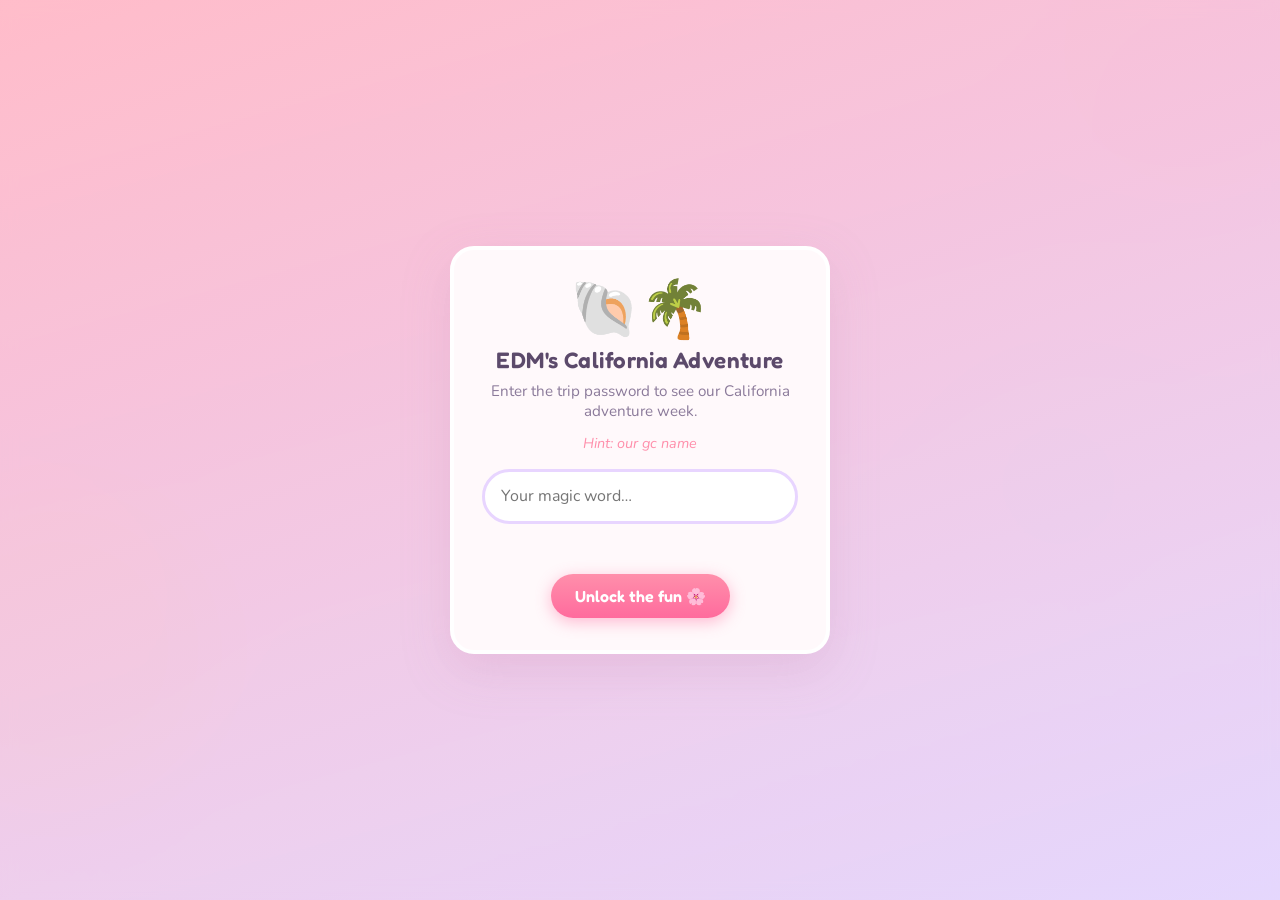
==== index.html @ 3c3c7166 "Initial commit" ====
<!DOCTYPE html>
<html lang="en">
  <head>
    <meta charset="UTF-8" />
    <meta name="viewport" content="width=device-width, initial-scale=1" />
    <title>Our Cali week ✨ Aug 4–11, 2026</title>
    <link rel="preconnect" href="https://fonts.googleapis.com" />
    <link rel="preconnect" href="https://fonts.gstatic.com" crossorigin />
    <link
      href="https://fonts.googleapis.com/css2?family=Fredoka:wght@400;500;600&family=Nunito:wght@400;600;700&display=swap"
      rel="stylesheet"
    />
    <link rel="stylesheet" href="styles.css" />
  </head>
  <body>
    <div class="bg-blobs" aria-hidden="true">
      <span class="b1"></span><span class="b2"></span><span class="b3"></span>
    </div>

    <div id="lock-screen" class="lock-screen" role="dialog" aria-labelledby="lock-title">
      <div class="lock-card">
        <div class="mascot" aria-hidden="true">🐚🌴</div>
        <h2 id="lock-title">EDM's California Adventure</h2>
        <p>Enter the trip password to see our California adventure week.</p>
        <p class="password-hint">Hint: our gc name</p>
        <form id="unlock-form">
          <label class="visually-hidden" for="trip-password">Trip password</label>
          <input
            id="trip-password"
            type="password"
            name="password"
            placeholder="Your magic word…"
            autocomplete="current-password"
            required
          />
          <p id="lock-error" class="lock-error" role="alert"></p>
          <button type="submit" class="btn">Unlock the fun 🌸</button>
        </form>
      </div>
    </div>

    <div id="main-content" class="wrap main-hidden">
      <header style="text-align: center; margin-bottom: 0.5rem">
        <svg width="120" height="72" viewBox="0 0 120 72" fill="none" xmlns="http://www.w3.org/2000/svg" aria-hidden="true" style="max-width: 100%">
          <ellipse cx="60" cy="58" rx="50" ry="8" fill="#E8D5FF" opacity="0.6"/>
          <circle cx="88" cy="22" r="14" fill="#FFE066"/>
          <path d="M20 48 Q35 38 50 48 T80 48" stroke="#FFB7C5" stroke-width="4" stroke-linecap="round" fill="none"/>
          <path d="M25 52 Q40 45 55 52" stroke="#B8F2E6" stroke-width="3" stroke-linecap="round" fill="none"/>
          <text x="60" y="68" text-anchor="middle" font-size="10" font-family="Fredoka, sans-serif" fill="#5C4A6B">Aug 4 – 11</text>
        </svg>
      </header>
      <h1>California dream week</h1>
      <p class="subtitle">August 4 – 11, 2026 · tap a day for the plan</p>

      <div class="card">
        <h2><span aria-hidden="true">📅</span> Your days</h2>
        <nav class="day-grid" aria-label="Itinerary by date">
          <a class="day-link" href="aug-04.html">
            <span class="emoji" aria-hidden="true">✈️</span>
            Tue 4
            <small>Aug 2026</small>
          </a>
          <a class="day-link" href="aug-05.html">
            <span class="emoji" aria-hidden="true">🌊</span>
            Wed 5
            <small>Aug 2026</small>
          </a>
          <a class="day-link" href="aug-06.html">
            <span class="emoji" aria-hidden="true">🍦</span>
            Thu 6
            <small>Aug 2026</small>
          </a>
          <a class="day-link" href="aug-07.html">
            <span class="emoji" aria-hidden="true">🎡</span>
            Fri 7
            <small>Aug 2026</small>
          </a>
          <a class="day-link" href="aug-08.html">
            <span class="emoji" aria-hidden="true">🌮</span>
            Sat 8
            <small>Aug 2026</small>
          </a>
          <a class="day-link" href="aug-09.html">
            <span class="emoji" aria-hidden="true">🌅</span>
            Sun 9
            <small>Aug 2026</small>
          </a>
          <a class="day-link" href="aug-10.html">
            <span class="emoji" aria-hidden="true">🛍️</span>
            Mon 10
            <small>Aug 2026</small>
          </a>
          <a class="day-link" href="aug-11.html">
            <span class="emoji" aria-hidden="true">💕</span>
            Tue 11
            <small>Aug 2026</small>
          </a>
        </nav>
      </div>

      <p class="footer-doodle" aria-hidden="true">🌺 · ✨ · 🦀</p>
    </div>

    <script src="auth.js"></script>
    <script>
      initIndexGate();
    </script>
  </body>
</html>
---- styles.css ----
/* California trip — cutesy itinerary theme */
:root {
  --pink: #ffb7c5;
  --pink-deep: #ff8fab;
  --lavender: #e8d5ff;
  --mint: #b8f2e6;
  --sun: #ffe066;
  --peach: #ffd4a3;
  --text: #5c4a6b;
  --text-soft: #8b7a9a;
  --white: #fff9fb;
  --shadow: rgba(200, 140, 180, 0.25);
  --radius: 1.25rem;
  --font-display: "Fredoka", system-ui, sans-serif;
  --font-body: "Nunito", system-ui, sans-serif;
}

*,
*::before,
*::after {
  box-sizing: border-box;
}

html {
  scroll-behavior: smooth;
}

body {
  margin: 0;
  min-height: 100vh;
  font-family: var(--font-body);
  font-size: 1.05rem;
  color: var(--text);
  background: linear-gradient(
    165deg,
    #fff5f8 0%,
    var(--lavender) 35%,
    #d4f4ff 70%,
    var(--mint) 100%
  );
  background-attachment: fixed;
}

/* Decorative blobs */
.bg-blobs {
  position: fixed;
  inset: 0;
  pointer-events: none;
  z-index: 0;
  overflow: hidden;
}

.bg-blobs span {
  position: absolute;
  border-radius: 50%;
  opacity: 0.35;
  filter: blur(40px);
}

.bg-blobs .b1 {
  width: 280px;
  height: 280px;
  background: var(--pink);
  top: -80px;
  right: -60px;
}

.bg-blobs .b2 {
  width: 320px;
  height: 320px;
  background: var(--sun);
  bottom: 10%;
  left: -100px;
}

.bg-blobs .b3 {
  width: 200px;
  height: 200px;
  background: var(--mint);
  top: 40%;
  right: 10%;
}

.wrap {
  position: relative;
  z-index: 1;
  max-width: 720px;
  margin: 0 auto;
  padding: 1.5rem 1.25rem 3rem;
}

h1,
h2,
h3 {
  font-family: var(--font-display);
  font-weight: 600;
  letter-spacing: 0.02em;
}

h1 {
  font-size: clamp(1.75rem, 5vw, 2.35rem);
  text-align: center;
  margin: 0 0 0.35rem;
  color: var(--text);
}

.subtitle {
  text-align: center;
  font-size: 1.1rem;
  color: var(--text-soft);
  margin: 0 0 2rem;
}

/* Cards */
.card {
  background: var(--white);
  border-radius: var(--radius);
  padding: 1.35rem 1.5rem;
  margin-bottom: 1rem;
  box-shadow: 0 8px 32px var(--shadow);
  border: 3px solid #fff;
}

.card h2 {
  margin: 0 0 0.75rem;
  font-size: 1.25rem;
  display: flex;
  align-items: center;
  gap: 0.5rem;
}

.card p,
.card li {
  margin: 0.5rem 0;
  line-height: 1.55;
}

.card ul {
  margin: 0;
  padding-left: 1.25rem;
}

/* Day grid on home */
.day-grid {
  display: grid;
  gap: 0.85rem;
  grid-template-columns: repeat(auto-fill, minmax(140px, 1fr));
}

.day-link {
  display: flex;
  flex-direction: column;
  align-items: center;
  justify-content: center;
  gap: 0.35rem;
  padding: 1.1rem 0.75rem;
  background: linear-gradient(145deg, #fff, var(--lavender));
  border-radius: var(--radius);
  text-decoration: none;
  color: var(--text);
  font-family: var(--font-display);
  font-weight: 600;
  font-size: 1rem;
  border: 3px solid #fff;
  box-shadow: 0 6px 20px var(--shadow);
  transition: transform 0.2s, box-shadow 0.2s;
}

.day-link:hover {
  transform: translateY(-4px) scale(1.02);
  box-shadow: 0 12px 28px var(--shadow);
}

.day-link .emoji {
  font-size: 2rem;
  line-height: 1;
}

.day-link small {
  font-family: var(--font-body);
  font-weight: 500;
  font-size: 0.8rem;
  color: var(--text-soft);
}

/* Password overlay */
.lock-screen {
  position: fixed;
  inset: 0;
  z-index: 100;
  display: flex;
  align-items: center;
  justify-content: center;
  padding: 1.5rem;
  background: linear-gradient(
    160deg,
    rgba(255, 183, 197, 0.92),
    rgba(232, 213, 255, 0.92)
  );
  backdrop-filter: blur(8px);
}

.lock-screen.hidden {
  display: none;
}

.lock-card {
  background: var(--white);
  border-radius: calc(var(--radius) + 4px);
  padding: 2rem 1.75rem;
  max-width: 380px;
  width: 100%;
  text-align: center;
  border: 4px solid #fff;
  box-shadow: 0 16px 48px var(--shadow);
}

.lock-card .mascot {
  font-size: 3.5rem;
  line-height: 1;
  margin-bottom: 0.5rem;
}

.lock-card h2 {
  margin: 0 0 0.5rem;
  font-size: 1.4rem;
}

.lock-card p {
  margin: 0 0 1.25rem;
  color: var(--text-soft);
  font-size: 0.95rem;
}

.lock-card .password-hint {
  margin: -0.5rem 0 1rem;
  font-size: 0.9rem;
  font-style: italic;
  color: var(--pink-deep);
}

.lock-card input[type="password"],
.lock-card input[type="text"] {
  width: 100%;
  padding: 0.85rem 1rem;
  border: 3px solid var(--lavender);
  border-radius: 999px;
  font-family: var(--font-body);
  font-size: 1rem;
  margin-bottom: 0.75rem;
  outline: none;
  transition: border-color 0.2s;
}

.lock-card input:focus {
  border-color: var(--pink-deep);
}

.lock-error {
  color: #c44;
  font-size: 0.85rem;
  margin: 0 0 0.75rem;
  min-height: 1.2em;
}

.btn {
  display: inline-flex;
  align-items: center;
  justify-content: center;
  gap: 0.4rem;
  padding: 0.75rem 1.5rem;
  font-family: var(--font-display);
  font-weight: 600;
  font-size: 1rem;
  border: none;
  border-radius: 999px;
  cursor: pointer;
  background: linear-gradient(180deg, var(--pink-deep), #ff6b9d);
  color: #fff;
  box-shadow: 0 4px 16px rgba(255, 107, 157, 0.45);
  transition: transform 0.15s, box-shadow 0.15s;
}

.btn:hover {
  transform: scale(1.03);
  box-shadow: 0 6px 22px rgba(255, 107, 157, 0.5);
}

.btn:active {
  transform: scale(0.98);
}

.btn-secondary {
  background: linear-gradient(180deg, #a8e6cf, #7dd3c0);
  color: var(--text);
  box-shadow: 0 4px 16px rgba(125, 211, 192, 0.45);
}

/* Modal */
.modal-overlay {
  position: fixed;
  inset: 0;
  z-index: 90;
  display: flex;
  align-items: center;
  justify-content: center;
  padding: 1.25rem;
  background: rgba(92, 74, 107, 0.35);
  backdrop-filter: blur(4px);
  opacity: 1;
  transition: opacity 0.25s;
}

.modal-overlay.hidden {
  opacity: 0;
  pointer-events: none;
}

.modal {
  background: var(--white);
  border-radius: calc(var(--radius) + 6px);
  padding: 1.75rem 1.5rem;
  max-width: 400px;
  width: 100%;
  border: 4px solid var(--pink);
  box-shadow: 0 20px 50px var(--shadow);
  position: relative;
  animation: pop 0.35s cubic-bezier(0.34, 1.56, 0.64, 1);
}

@keyframes pop {
  from {
    opacity: 0;
    transform: scale(0.85);
  }
  to {
    opacity: 1;
    transform: scale(1);
  }
}

.modal .modal-deco {
  text-align: center;
  font-size: 2.5rem;
  margin-bottom: 0.5rem;
}

.modal h3 {
  margin: 0 0 0.75rem;
  text-align: center;
  font-size: 1.15rem;
}

.modal .question {
  text-align: center;
  margin: 0 0 1rem;
  font-size: 1rem;
  line-height: 1.5;
  color: var(--text);
}

.modal input.answer-input {
  width: 100%;
  padding: 0.8rem 1rem;
  border: 3px dashed var(--mint);
  border-radius: var(--radius);
  font-family: var(--font-body);
  font-size: 1rem;
  margin-bottom: 1rem;
  outline: none;
}

.modal input.answer-input:focus {
  border-style: solid;
  border-color: var(--pink-deep);
}

.modal .btn-row {
  display: flex;
  justify-content: center;
}

/* Nav back */
.nav-back {
  display: inline-flex;
  align-items: center;
  gap: 0.35rem;
  margin-bottom: 1.25rem;
  font-family: var(--font-display);
  font-weight: 600;
  color: var(--text);
  text-decoration: none;
  padding: 0.5rem 0.85rem;
  background: rgba(255, 255, 255, 0.7);
  border-radius: 999px;
  border: 2px solid #fff;
  box-shadow: 0 4px 12px var(--shadow);
  transition: transform 0.15s;
}

.nav-back:hover {
  transform: translateX(-3px);
}

/* Footer doodle */
.footer-doodle {
  text-align: center;
  margin-top: 2rem;
  font-size: 1.5rem;
  opacity: 0.85;
}

.main-hidden {
  visibility: hidden;
}

.main-visible {
  visibility: visible;
}

.visually-hidden {
  position: absolute;
  width: 1px;
  height: 1px;
  padding: 0;
  margin: -1px;
  overflow: hidden;
  clip: rect(0, 0, 0, 0);
  white-space: nowrap;
  border: 0;
}
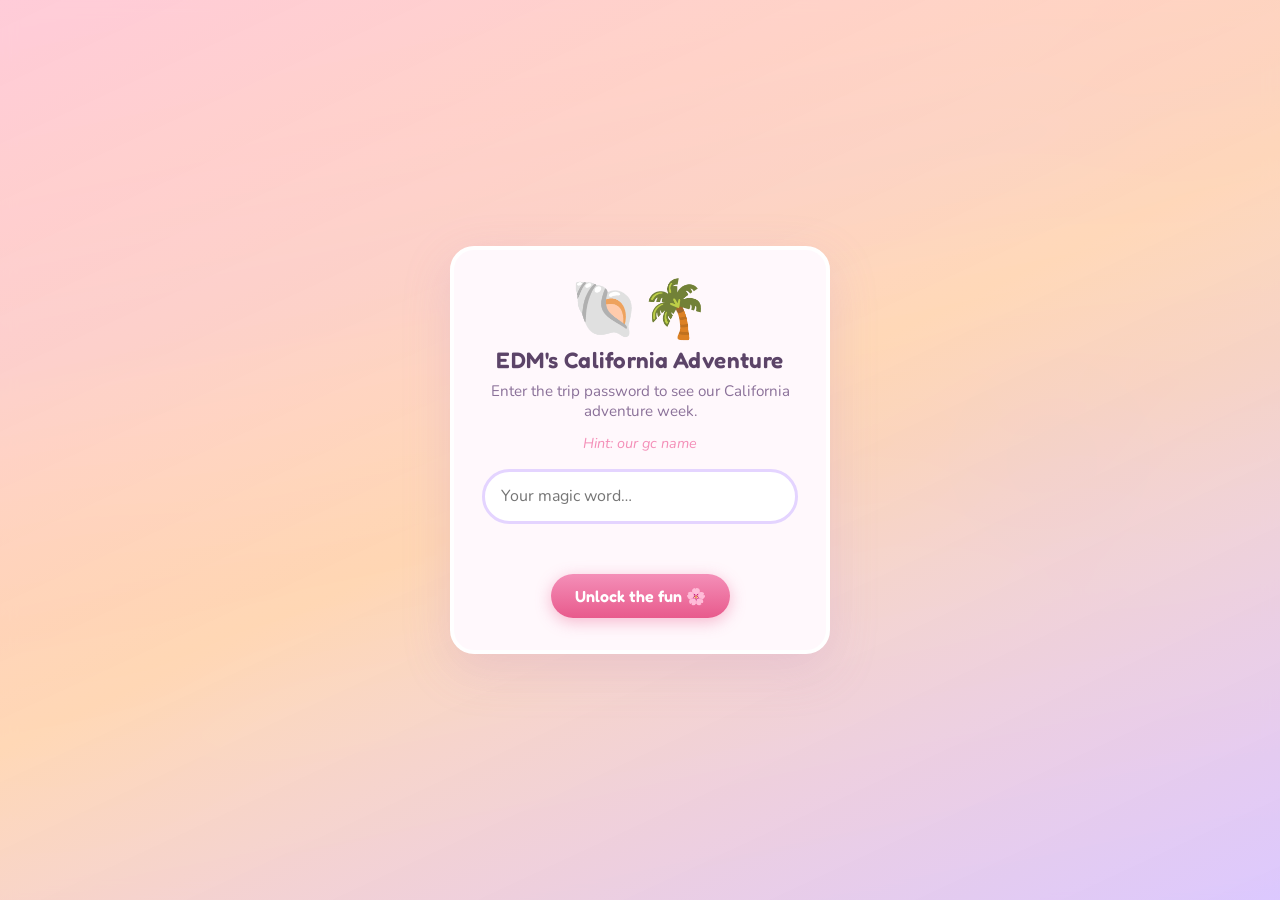
==== commit d865d454: "Update index.html" ====
--- a/index.html
+++ b/index.html
@@ -42,10 +42,10 @@
     <div id="main-content" class="wrap main-hidden">
       <header style="text-align: center; margin-bottom: 0.5rem">
         <svg width="120" height="72" viewBox="0 0 120 72" fill="none" xmlns="http://www.w3.org/2000/svg" aria-hidden="true" style="max-width: 100%">
-          <ellipse cx="60" cy="58" rx="50" ry="8" fill="#E8D5FF" opacity="0.6"/>
-          <circle cx="88" cy="22" r="14" fill="#FFE066"/>
-          <path d="M20 48 Q35 38 50 48 T80 48" stroke="#FFB7C5" stroke-width="4" stroke-linecap="round" fill="none"/>
-          <path d="M25 52 Q40 45 55 52" stroke="#B8F2E6" stroke-width="3" stroke-linecap="round" fill="none"/>
+          <ellipse cx="60" cy="58" rx="50" ry="8" fill="#E4D4FF" opacity="0.65"/>
+          <circle cx="88" cy="22" r="14" fill="#FFD4A8"/>
+          <path d="M20 48 Q35 38 50 48 T80 48" stroke="#FFC2D4" stroke-width="4" stroke-linecap="round" fill="none"/>
+          <path d="M25 52 Q40 45 55 52" stroke="#D8C4F5" stroke-width="3" stroke-linecap="round" fill="none"/>
           <text x="60" y="68" text-anchor="middle" font-size="10" font-family="Fredoka, sans-serif" fill="#5C4A6B">Aug 4 – 11</text>
         </svg>
       </header>
@@ -61,32 +61,32 @@
             <small>Aug 2026</small>
           </a>
           <a class="day-link" href="aug-05.html">
-            <span class="emoji" aria-hidden="true">🌊</span>
+            <span class="emoji" aria-hidden="true">🌉</span>
             Wed 5
             <small>Aug 2026</small>
           </a>
           <a class="day-link" href="aug-06.html">
-            <span class="emoji" aria-hidden="true">🍦</span>
+            <span class="emoji" aria-hidden="true">🛥️</span>
             Thu 6
             <small>Aug 2026</small>
           </a>
           <a class="day-link" href="aug-07.html">
-            <span class="emoji" aria-hidden="true">🎡</span>
+            <span class="emoji" aria-hidden="true">🛍️</span>
             Fri 7
             <small>Aug 2026</small>
           </a>
           <a class="day-link" href="aug-08.html">
-            <span class="emoji" aria-hidden="true">🌮</span>
+            <span class="emoji" aria-hidden="true">🐚</span>
             Sat 8
             <small>Aug 2026</small>
           </a>
           <a class="day-link" href="aug-09.html">
-            <span class="emoji" aria-hidden="true">🌅</span>
+            <span class="emoji" aria-hidden="true">🌹</span>
             Sun 9
             <small>Aug 2026</small>
           </a>
           <a class="day-link" href="aug-10.html">
-            <span class="emoji" aria-hidden="true">🛍️</span>
+            <span class="emoji" aria-hidden="true">🎡</span>
             Mon 10
             <small>Aug 2026</small>
           </a>
--- a/styles.css
+++ b/styles.css
@@ -1,15 +1,18 @@
-/* California trip — cutesy itinerary theme */
+/* California trip — pastel purple · orange · pink */
 :root {
-  --pink: #ffb7c5;
-  --pink-deep: #ff8fab;
-  --lavender: #e8d5ff;
-  --mint: #b8f2e6;
-  --sun: #ffe066;
-  --peach: #ffd4a3;
-  --text: #5c4a6b;
-  --text-soft: #8b7a9a;
-  --white: #fff9fb;
-  --shadow: rgba(200, 140, 180, 0.25);
+  --pink: #ffc2d4;
+  --pink-deep: #f48fb8;
+  --lavender: #e4d4ff;
+  --purple-soft: #d8c4f5;
+  --purple-mist: #c9b6f0;
+  --orange: #ffd4a8;
+  --orange-deep: #ffc090;
+  --apricot: #ffe5d4;
+  --peach-glow: #ffecd9;
+  --text: #5c4468;
+  --text-soft: #8b7199;
+  --white: #fff8fc;
+  --shadow: rgba(180, 130, 200, 0.22);
   --radius: 1.25rem;
   --font-display: "Fredoka", system-ui, sans-serif;
   --font-body: "Nunito", system-ui, sans-serif;
@@ -32,11 +35,15 @@
   font-size: 1.05rem;
   color: var(--text);
   background: linear-gradient(
-    165deg,
-    #fff5f8 0%,
-    var(--lavender) 35%,
-    #d4f4ff 70%,
-    var(--mint) 100%
+    168deg,
+    #fff5ec 0%,
+    var(--peach-glow) 16%,
+    var(--lavender) 30%,
+    var(--apricot) 42%,
+    var(--orange) 54%,
+    var(--peach-glow) 66%,
+    #ffd6e8 82%,
+    var(--purple-soft) 100%
   );
   background-attachment: fixed;
 }
@@ -68,7 +75,7 @@
 .bg-blobs .b2 {
   width: 320px;
   height: 320px;
-  background: var(--sun);
+  background: var(--orange);
   bottom: 10%;
   left: -100px;
 }
@@ -76,7 +83,7 @@
 .bg-blobs .b3 {
   width: 200px;
   height: 200px;
-  background: var(--mint);
+  background: var(--purple-mist);
   top: 40%;
   right: 10%;
 }
@@ -109,6 +116,14 @@
   font-size: 1.1rem;
   color: var(--text-soft);
   margin: 0 0 2rem;
+}
+
+.time-note {
+  text-align: center;
+  font-size: 0.9rem;
+  color: var(--text-soft);
+  margin: 0.45rem 0 1.3rem;
+  font-style: italic;
 }
 
 /* Cards */
@@ -140,6 +155,68 @@
   padding-left: 1.25rem;
 }
 
+.day-timeline {
+  list-style: none;
+  padding-left: 0;
+  margin: 0.5rem 0 0;
+  position: relative;
+}
+
+.day-timeline::before {
+  content: "";
+  position: absolute;
+  left: 0.45rem;
+  top: 0.35rem;
+  bottom: 0.35rem;
+  width: 3px;
+  border-radius: 999px;
+  background: linear-gradient(180deg, var(--pink), var(--orange), var(--purple-soft));
+}
+
+.day-timeline li {
+  position: relative;
+  margin: 0 0 0.95rem 0;
+  padding: 0.05rem 0 0.05rem 1.7rem;
+}
+
+.day-timeline li:last-child {
+  margin-bottom: 0;
+}
+
+.day-timeline li::before {
+  content: "";
+  position: absolute;
+  left: 0;
+  top: 0.55rem;
+  width: 0.95rem;
+  height: 0.95rem;
+  border-radius: 50%;
+  border: 3px solid #fff;
+  background: var(--pink-deep);
+  box-shadow: 0 0 0 2px rgba(244, 143, 184, 0.25);
+}
+
+.timeline-item {
+  display: inline-block;
+  background: rgba(255, 255, 255, 0.82);
+  border: 2px solid rgba(255, 255, 255, 0.95);
+  border-radius: 0.85rem;
+  padding: 0.5rem 0.65rem;
+  box-shadow: 0 3px 12px rgba(180, 130, 200, 0.12);
+}
+
+.timeline-title {
+  display: block;
+  font-weight: 700;
+  color: var(--text);
+}
+
+.timeline-meta {
+  display: block;
+  color: var(--text-soft);
+  font-size: 0.92rem;
+}
+
 /* Day grid on home */
 .day-grid {
   display: grid;
@@ -154,7 +231,7 @@
   justify-content: center;
   gap: 0.35rem;
   padding: 1.1rem 0.75rem;
-  background: linear-gradient(145deg, #fff, var(--lavender));
+  background: linear-gradient(145deg, #fffef9, var(--lavender) 45%, var(--apricot));
   border-radius: var(--radius);
   text-decoration: none;
   color: var(--text);
@@ -193,9 +270,10 @@
   justify-content: center;
   padding: 1.5rem;
   background: linear-gradient(
-    160deg,
-    rgba(255, 183, 197, 0.92),
-    rgba(232, 213, 255, 0.92)
+    155deg,
+    rgba(255, 200, 215, 0.93),
+    rgba(255, 214, 180, 0.88),
+    rgba(220, 200, 255, 0.92)
   );
   backdrop-filter: blur(8px);
 }
@@ -275,15 +353,15 @@
   border: none;
   border-radius: 999px;
   cursor: pointer;
-  background: linear-gradient(180deg, var(--pink-deep), #ff6b9d);
+  background: linear-gradient(180deg, var(--pink-deep), #e85a8c);
   color: #fff;
-  box-shadow: 0 4px 16px rgba(255, 107, 157, 0.45);
+  box-shadow: 0 4px 16px rgba(232, 90, 140, 0.4);
   transition: transform 0.15s, box-shadow 0.15s;
 }
 
 .btn:hover {
   transform: scale(1.03);
-  box-shadow: 0 6px 22px rgba(255, 107, 157, 0.5);
+  box-shadow: 0 6px 22px rgba(232, 90, 140, 0.48);
 }
 
 .btn:active {
@@ -291,9 +369,9 @@
 }
 
 .btn-secondary {
-  background: linear-gradient(180deg, #a8e6cf, #7dd3c0);
-  color: var(--text);
-  box-shadow: 0 4px 16px rgba(125, 211, 192, 0.45);
+  background: linear-gradient(180deg, var(--orange-deep), #ffb07a);
+  color: var(--text);
+  box-shadow: 0 4px 16px rgba(255, 160, 110, 0.38);
 }
 
 /* Modal */
@@ -305,7 +383,7 @@
   align-items: center;
   justify-content: center;
   padding: 1.25rem;
-  background: rgba(92, 74, 107, 0.35);
+  background: rgba(92, 68, 120, 0.32);
   backdrop-filter: blur(4px);
   opacity: 1;
   transition: opacity 0.25s;
@@ -322,7 +400,7 @@
   padding: 1.75rem 1.5rem;
   max-width: 400px;
   width: 100%;
-  border: 4px solid var(--pink);
+  border: 4px solid var(--purple-soft);
   box-shadow: 0 20px 50px var(--shadow);
   position: relative;
   animation: pop 0.35s cubic-bezier(0.34, 1.56, 0.64, 1);
@@ -362,7 +440,7 @@
 .modal input.answer-input {
   width: 100%;
   padding: 0.8rem 1rem;
-  border: 3px dashed var(--mint);
+  border: 3px dashed var(--orange);
   border-radius: var(--radius);
   font-family: var(--font-body);
   font-size: 1rem;
@@ -377,6 +455,7 @@
 
 .modal .btn-row {
   display: flex;
+  gap: 0.6rem;
   justify-content: center;
 }
 
